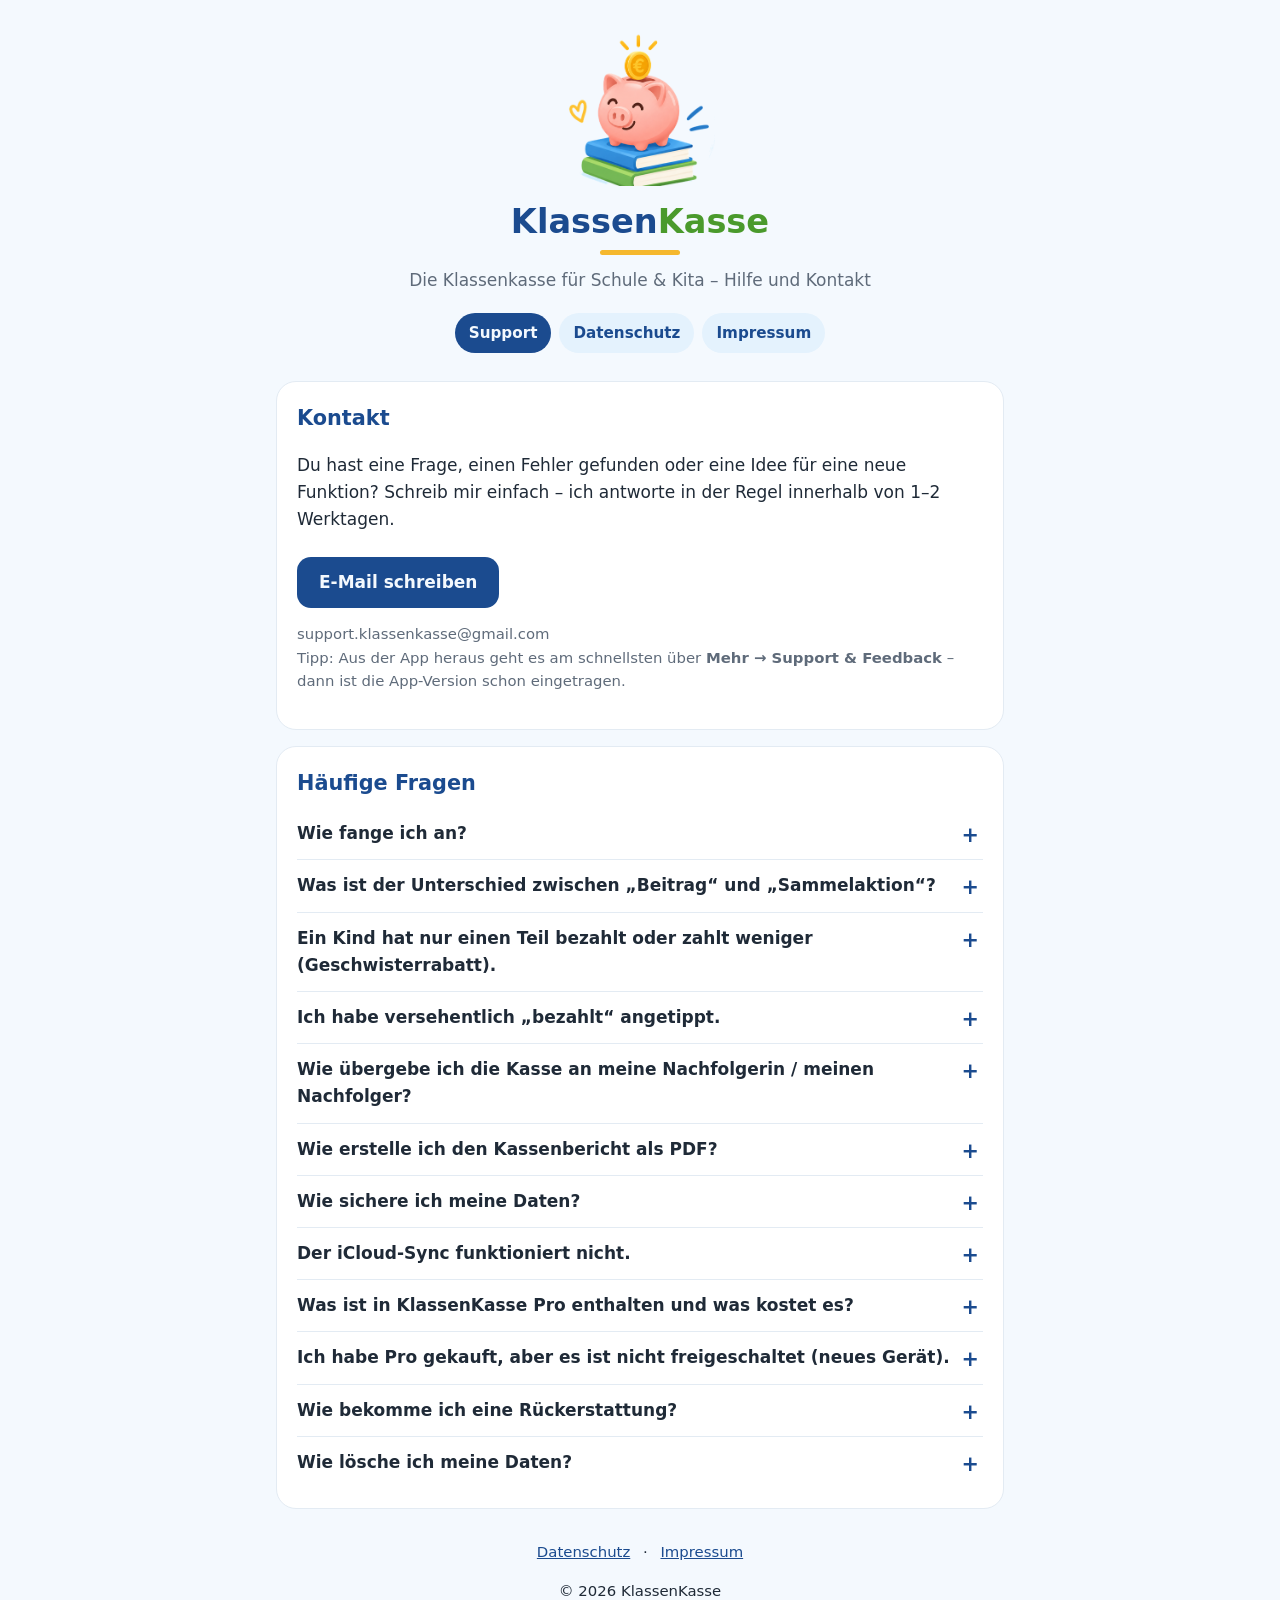
==== index.html @ 80aac3ee "Add files via upload" ====
<!DOCTYPE html>
<html lang="de">
<head>
  <meta charset="utf-8">
  <meta name="viewport" content="width=device-width, initial-scale=1">
  <title>KlassenKasse – Support</title>
  <meta name="description" content="Hilfe und Kontakt zur App KlassenKasse – die Klassenkasse für Schule und Kita.">
  <link rel="icon" href="icon.png">
  <link rel="apple-touch-icon" href="icon.png">
  <link rel="stylesheet" href="style.css">
</head>
<body>
<div class="wrap">
  <header>
    <img src="logo.png" alt="KlassenKasse Sparschwein">
    <h1><span class="a">Klassen</span><span class="b">Kasse</span></h1>
    <div class="underline"></div>
    <p class="lead">Die Klassenkasse für Schule &amp; Kita – Hilfe und Kontakt</p>
    <nav>
      <a href="index.html" aria-current="page">Support</a>
      <a href="datenschutz.html">Datenschutz</a>
      <a href="impressum.html">Impressum</a>
    </nav>
  </header>

  <section class="card">
    <h2>Kontakt</h2>
    <p>Du hast eine Frage, einen Fehler gefunden oder eine Idee für eine neue Funktion? Schreib mir einfach – ich antworte in der Regel innerhalb von 1–2 Werktagen.</p>
    <a class="button" href="mailto:support.klassenkasse@gmail.com?subject=KlassenKasse%20Support">E-Mail schreiben</a>
    <p class="muted">support.klassenkasse@gmail.com<br>
    Tipp: Aus der App heraus geht es am schnellsten über <strong>Mehr → Support &amp; Feedback</strong> – dann ist die App-Version schon eingetragen.</p>
  </section>

  <section class="card">
    <h2>Häufige Fragen</h2>

    <details>
      <summary>Wie fange ich an?</summary>
      <ol>
        <li>Lege eine Kasse an, z. B. „Klasse 3b“ – optional mit dem Geld, das schon in der Kasse ist.</li>
        <li>Füge unter <strong>Kinder</strong> die Namen hinzu. Mit „Klassenliste einfügen“ geht das für alle auf einmal (ein Name pro Zeile).</li>
        <li>Erstelle unter <strong>Sammlungen</strong> einen Beitrag, z. B. „Klassenkasse 1. Halbjahr – 15 € pro Kind“.</li>
        <li>Tippe ein Kind an, sobald es bezahlt hat. Fertig.</li>
      </ol>
    </details>

    <details>
      <summary>Was ist der Unterschied zwischen „Beitrag“ und „Sammelaktion“?</summary>
      <p>Ein <strong>Beitrag</strong> ist regelmäßiges Geld für die Klassenkasse (z. B. pro Halbjahr). Eine <strong>Sammelaktion</strong> ist für einen bestimmten Zweck, z. B. Ausflug, Klassenfahrt oder ein Geschenk. Beides funktioniert gleich – die Unterscheidung hilft nur bei der Übersicht.</p>
    </details>

    <details>
      <summary>Ein Kind hat nur einen Teil bezahlt oder zahlt weniger (Geschwisterrabatt).</summary>
      <p>Öffne die Sammlung und wische beim Kind nach links:</p>
      <ul>
        <li><strong>Teilbetrag</strong> – bucht eine Teilzahlung, der Rest bleibt offen.</li>
        <li><strong>Betrag</strong> – legt einen eigenen Betrag für dieses Kind fest. 0 € bedeutet „befreit“.</li>
      </ul>
      <p>Nach rechts wischen: <strong>Nimmt nicht teil</strong> (z. B. Kind fährt nicht mit auf den Ausflug).</p>
      <p class="muted">Auf Android findest du diese Optionen über das Menü ⋮ neben dem Namen.</p>
    </details>

    <details>
      <summary>Ich habe versehentlich „bezahlt“ angetippt.</summary>
      <p>Tippe das Kind in der Sammlung noch einmal an und bestätige „Zahlungen löschen“. Alternativ findest du die Zahlung unter <strong>Buchungen</strong> und kannst sie dort löschen.</p>
    </details>

    <details>
      <summary>Wie übergebe ich die Kasse an meine Nachfolgerin / meinen Nachfolger?</summary>
      <ol>
        <li>Gehe auf <strong>Mehr → Diese Kasse exportieren / übergeben</strong>.</li>
        <li>Schicke die Datei (<code>.klassenkasse</code>) per AirDrop, E-Mail oder Messenger.</li>
        <li>Die Empfängerin installiert KlassenKasse, tippt die Datei an und wählt „Mit KlassenKasse öffnen“ – oder in der App <strong>Mehr → Kasse importieren</strong>.</li>
      </ol>
      <p>Übernommen werden alle Kinder, Sammlungen, Buchungen und – falls ausgewählt – die Belegfotos. Das funktioniert auch zwischen iPhone und Android. Der Import ist immer kostenlos.</p>
    </details>

    <details>
      <summary>Wie erstelle ich den Kassenbericht als PDF?</summary>
      <p>Unter <strong>Mehr → Monats- &amp; Jahresübersicht</strong> wählst du Monat, Kalenderjahr oder Schuljahr (1. August bis 31. Juli). Das PDF enthält Anfangs- und Endbestand, alle Buchungen, Summen nach Kategorie, den Stand der Sammlungen, offene Beträge und eine Unterschriftszeile für die Kassenprüfung. Die PDF-Berichte sind Teil von KlassenKasse Pro.</p>
    </details>

    <details>
      <summary>Wie sichere ich meine Daten?</summary>
      <p><strong>Mehr → Komplettsicherung</strong> erstellt eine Datei mit allen Kassen. Speichere sie z. B. in der Dateien-App, in iCloud Drive oder schicke sie dir per Mail. Mit <strong>Kasse importieren</strong> kannst du sie jederzeit wiederherstellen.</p>
      <p>Mit KlassenKasse Pro kannst du auf dem iPhone zusätzlich den <strong>iCloud-Sync</strong> einschalten – dann ist die Kasse auf allen Geräten mit deiner Apple-ID aktuell.</p>
    </details>

    <details>
      <summary>Der iCloud-Sync funktioniert nicht.</summary>
      <ul>
        <li>Prüfe in den iPhone-Einstellungen, ob du mit deiner Apple-ID in iCloud angemeldet bist und iCloud Drive aktiv ist.</li>
        <li>Achte darauf, dass auf allen Geräten dieselbe Apple-ID verwendet wird.</li>
        <li>Öffne in der App <strong>Mehr → Synchronisierung</strong> und tippe auf „Jetzt“.</li>
        <li>Der iCloud-Sync ist nur zwischen Apple-Geräten möglich. Zwischen iPhone und Android nutze bitte Export/Import.</li>
      </ul>
    </details>

    <details>
      <summary>Was ist in KlassenKasse Pro enthalten und was kostet es?</summary>
      <p><strong>Kostenlos:</strong> eine Kasse mit allen Grundfunktionen – Kinder, Sammlungen, Buchungen, Belegfotos sowie Export, Import und Übergabe.</p>
      <p><strong>Pro</strong> ist ein <strong>Einmalkauf – kein Abo</strong>: PDF-Berichte, mehrere Kassen und (auf dem iPhone) iCloud-Sync. Den aktuellen Preis siehst du in der App.</p>
    </details>

    <details>
      <summary>Ich habe Pro gekauft, aber es ist nicht freigeschaltet (neues Gerät).</summary>
      <p>Öffne <strong>Mehr → KlassenKasse Pro</strong> und tippe auf <strong>Kauf wiederherstellen</strong>. Du musst mit derselben Apple-ID bzw. demselben Google-Konto angemeldet sein, mit dem du gekauft hast.</p>
    </details>

    <details>
      <summary>Wie bekomme ich eine Rückerstattung?</summary>
      <p>Käufe werden über Apple bzw. Google abgewickelt. Eine Erstattung kannst du direkt dort anfragen: bei Apple unter <a href="https://reportaproblem.apple.com">reportaproblem.apple.com</a>, bei Google Play in deinem Konto unter „Zahlungen und Abos“.</p>
    </details>

    <details>
      <summary>Wie lösche ich meine Daten?</summary>
      <p>Einzelne Kassen löschst du unter <strong>Mehr → Kasse bearbeiten → Kasse löschen</strong>. Wenn du die App deinstallierst, werden alle Daten auf dem Gerät gelöscht. Daten im iCloud-Sync entfernst du auf dem iPhone unter <em>Einstellungen → [dein Name] → iCloud → Speicher verwalten → KlassenKasse</em>.</p>
    </details>
  </section>

  <footer class="muted">
    <p>
      <a href="datenschutz.html">Datenschutz</a> ·
      <a href="impressum.html">Impressum</a>
    </p>
    <p>© 2026 KlassenKasse</p>
  </footer>
</div>
</body>
</html>
---- style.css ----
:root {
  --navy: #1B4B8F;
  --green: #4A9A2C;
  --yellow: #F5B82E;
  --coral: #D9594A;
  --sky: #E4F2FD;
  --bg: #F4F9FE;
  --card: #FFFFFF;
  --line: #E3EBF3;
  --text: #1F2A37;
  --muted: #5F6B7A;
}
@media (prefers-color-scheme: dark) {
  :root {
    --navy: #8DB6F2;
    --green: #7DCB5C;
    --yellow: #F7C94F;
    --coral: #F28C7A;
    --sky: #1C2E45;
    --bg: #0E1520;
    --card: #182233;
    --line: #2A3747;
    --text: #E8EEF5;
    --muted: #9AA8B8;
  }
}
* { box-sizing: border-box; }
html { -webkit-text-size-adjust: 100%; }
body {
  margin: 0;
  background: var(--bg);
  color: var(--text);
  font-family: ui-rounded, "SF Pro Rounded", system-ui, -apple-system, "Segoe UI", Roboto, sans-serif;
  line-height: 1.6;
  font-size: 17px;
}
.wrap { max-width: 760px; margin: 0 auto; padding: 32px 16px 48px; }
header { text-align: center; margin-bottom: 28px; }
header img { width: 150px; height: auto; }
h1 { font-size: 2.1rem; margin: 8px 0 4px; line-height: 1.2; }
h1 .a { color: var(--navy); }
h1 .b { color: var(--green); }
.underline { width: 80px; height: 5px; border-radius: 3px; background: var(--yellow); margin: 8px auto 12px; }
.lead { color: var(--muted); margin: 0; }
nav { display: flex; gap: 8px; justify-content: center; flex-wrap: wrap; margin-top: 18px; }
nav a {
  text-decoration: none; color: var(--navy); font-weight: 600; font-size: 0.95rem;
  padding: 8px 14px; border-radius: 999px; background: var(--sky);
}
nav a[aria-current="page"] { background: var(--navy); color: var(--bg); }
.card {
  background: var(--card); border: 1px solid var(--line); border-radius: 20px;
  padding: 20px; margin: 16px 0;
}
h2 { color: var(--navy); font-size: 1.3rem; margin: 0 0 8px; }
h3 { font-size: 1.05rem; margin: 18px 0 4px; }
p, li { color: var(--text); }
.muted { color: var(--muted); font-size: 0.93rem; }
a { color: var(--navy); }
.button {
  display: inline-block; text-decoration: none; background: var(--navy); color: var(--bg);
  font-weight: 700; padding: 12px 22px; border-radius: 14px; margin-top: 6px;
}
details { border-top: 1px solid var(--line); padding: 12px 0; }
details:first-of-type { border-top: 0; }
summary { cursor: pointer; font-weight: 600; list-style: none; position: relative; padding-right: 28px; }
summary::-webkit-details-marker { display: none; }
summary::after { content: "+"; position: absolute; right: 4px; top: -1px; color: var(--navy); font-size: 1.3rem; }
details[open] summary::after { content: "–"; }
details p, details ol, details ul { margin: 8px 0 0; }
ol, ul { padding-left: 22px; }
footer { text-align: center; margin-top: 32px; }
footer a { margin: 0 8px; }
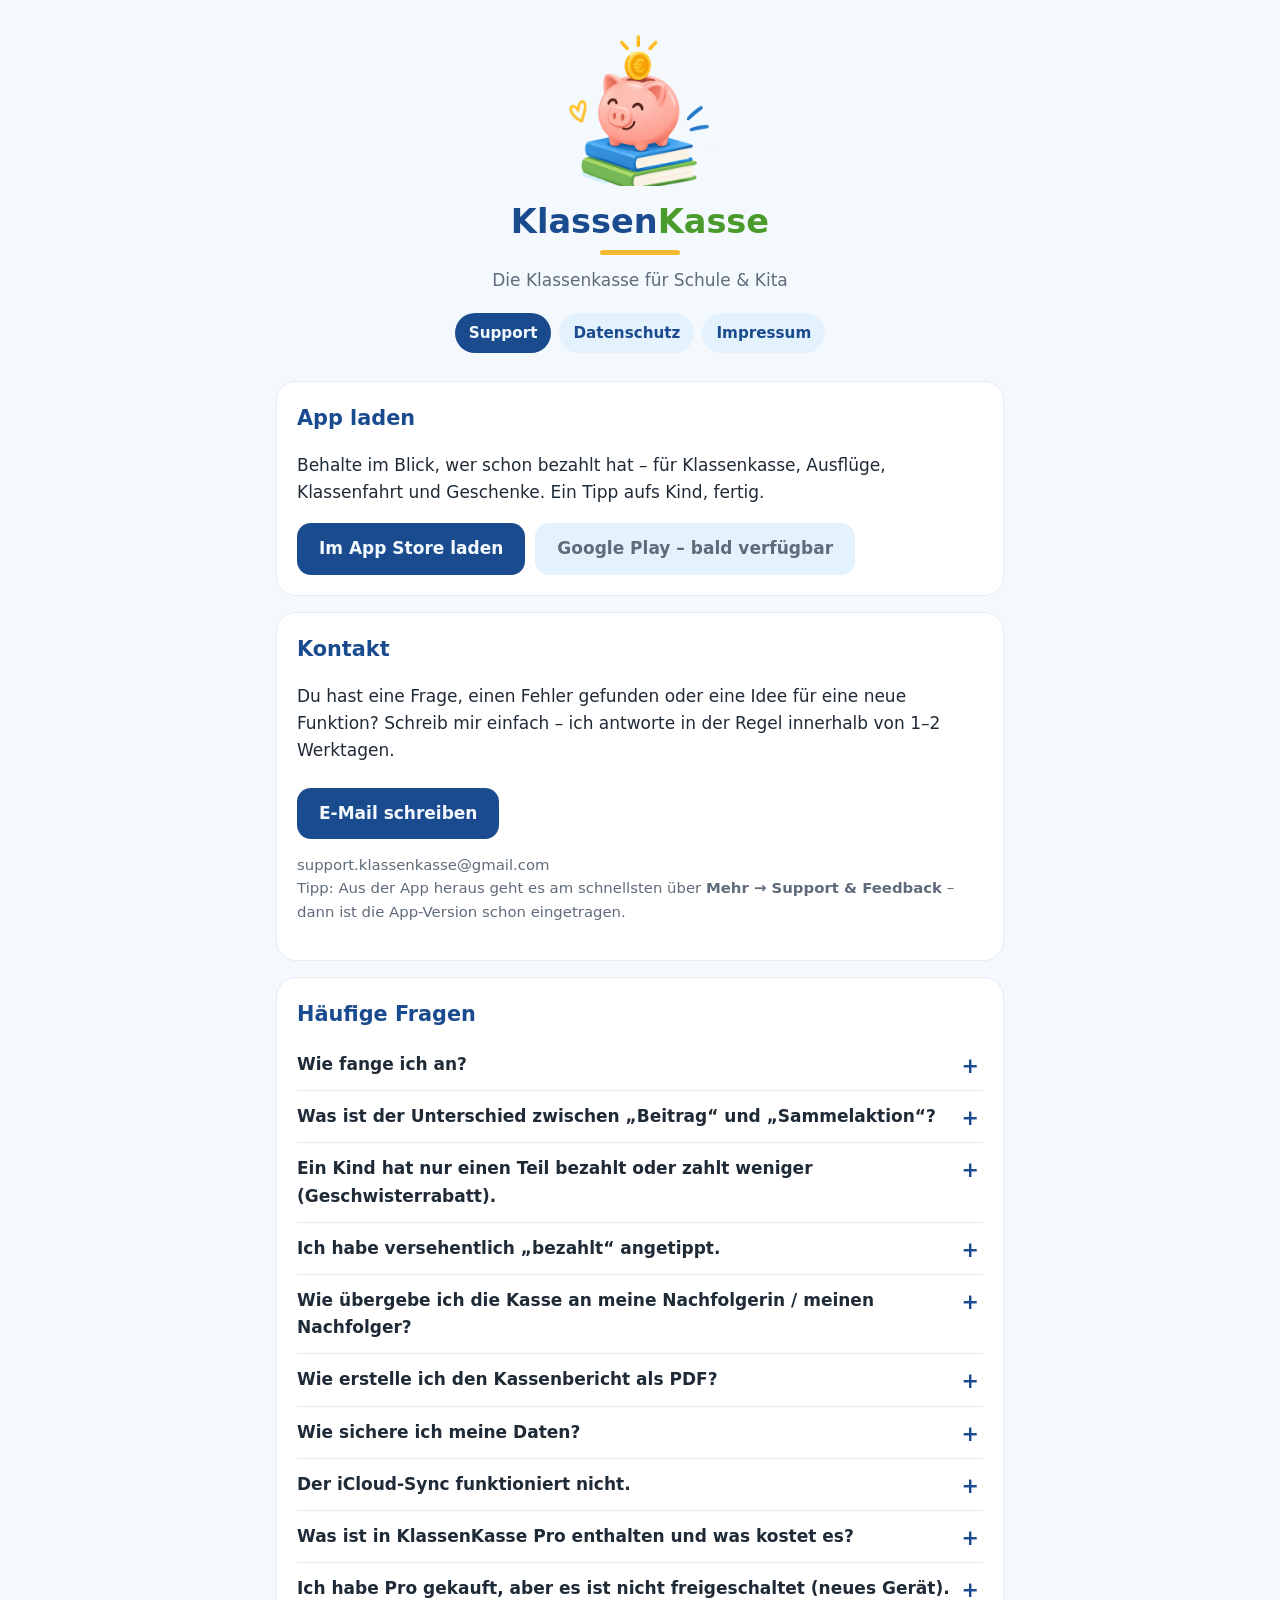
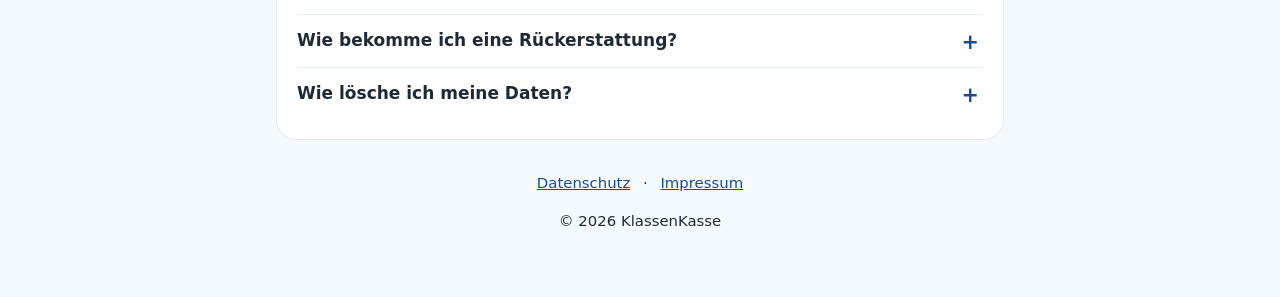
==== commit eff8ee56: "Startseite: Bereich „App laden“ mit App-Store-Link, Google Play folgt Co-Authored-By: Claude Opus 5." ====
--- a/index.html
+++ b/index.html
@@ -3,8 +3,8 @@
 <head>
   <meta charset="utf-8">
   <meta name="viewport" content="width=device-width, initial-scale=1">
-  <title>KlassenKasse – Support</title>
-  <meta name="description" content="Hilfe und Kontakt zur App KlassenKasse – die Klassenkasse für Schule und Kita.">
+  <title>KlassenKasse – Die Klassenkasse für Schule &amp; Kita</title>
+  <meta name="description" content="KlassenKasse – die App für die Klassenkasse in Schule und Kita. Jetzt im App Store laden. Mit Hilfe und Kontakt.">
   <link rel="icon" href="icon.png">
   <link rel="apple-touch-icon" href="icon.png">
   <link rel="stylesheet" href="style.css">
@@ -15,13 +15,22 @@
     <img src="logo.png" alt="KlassenKasse Sparschwein">
     <h1><span class="a">Klassen</span><span class="b">Kasse</span></h1>
     <div class="underline"></div>
-    <p class="lead">Die Klassenkasse für Schule &amp; Kita – Hilfe und Kontakt</p>
+    <p class="lead">Die Klassenkasse für Schule &amp; Kita</p>
     <nav>
       <a href="index.html" aria-current="page">Support</a>
       <a href="datenschutz.html">Datenschutz</a>
       <a href="impressum.html">Impressum</a>
     </nav>
   </header>
+
+  <section class="card download">
+    <h2>App laden</h2>
+    <p>Behalte im Blick, wer schon bezahlt hat – für Klassenkasse, Ausflüge, Klassenfahrt und Geschenke. Ein Tipp aufs Kind, fertig.</p>
+    <div class="stores">
+      <a class="button store" href="https://apps.apple.com/de/app/klassenkasse-eltern-lehrer/id6815326031">Im App Store laden</a>
+      <span class="button store soon" aria-disabled="true">Google Play – bald verfügbar</span>
+    </div>
+  </section>
 
   <section class="card">
     <h2>Kontakt</h2>
--- a/style.css
+++ b/style.css
@@ -71,3 +71,6 @@
 ol, ul { padding-left: 22px; }
 footer { text-align: center; margin-top: 32px; }
 footer a { margin: 0 8px; }
+.stores { display: flex; gap: 10px; flex-wrap: wrap; }
+.stores .store { margin-top: 0; }
+.store.soon { background: var(--sky); color: var(--muted); cursor: default; }
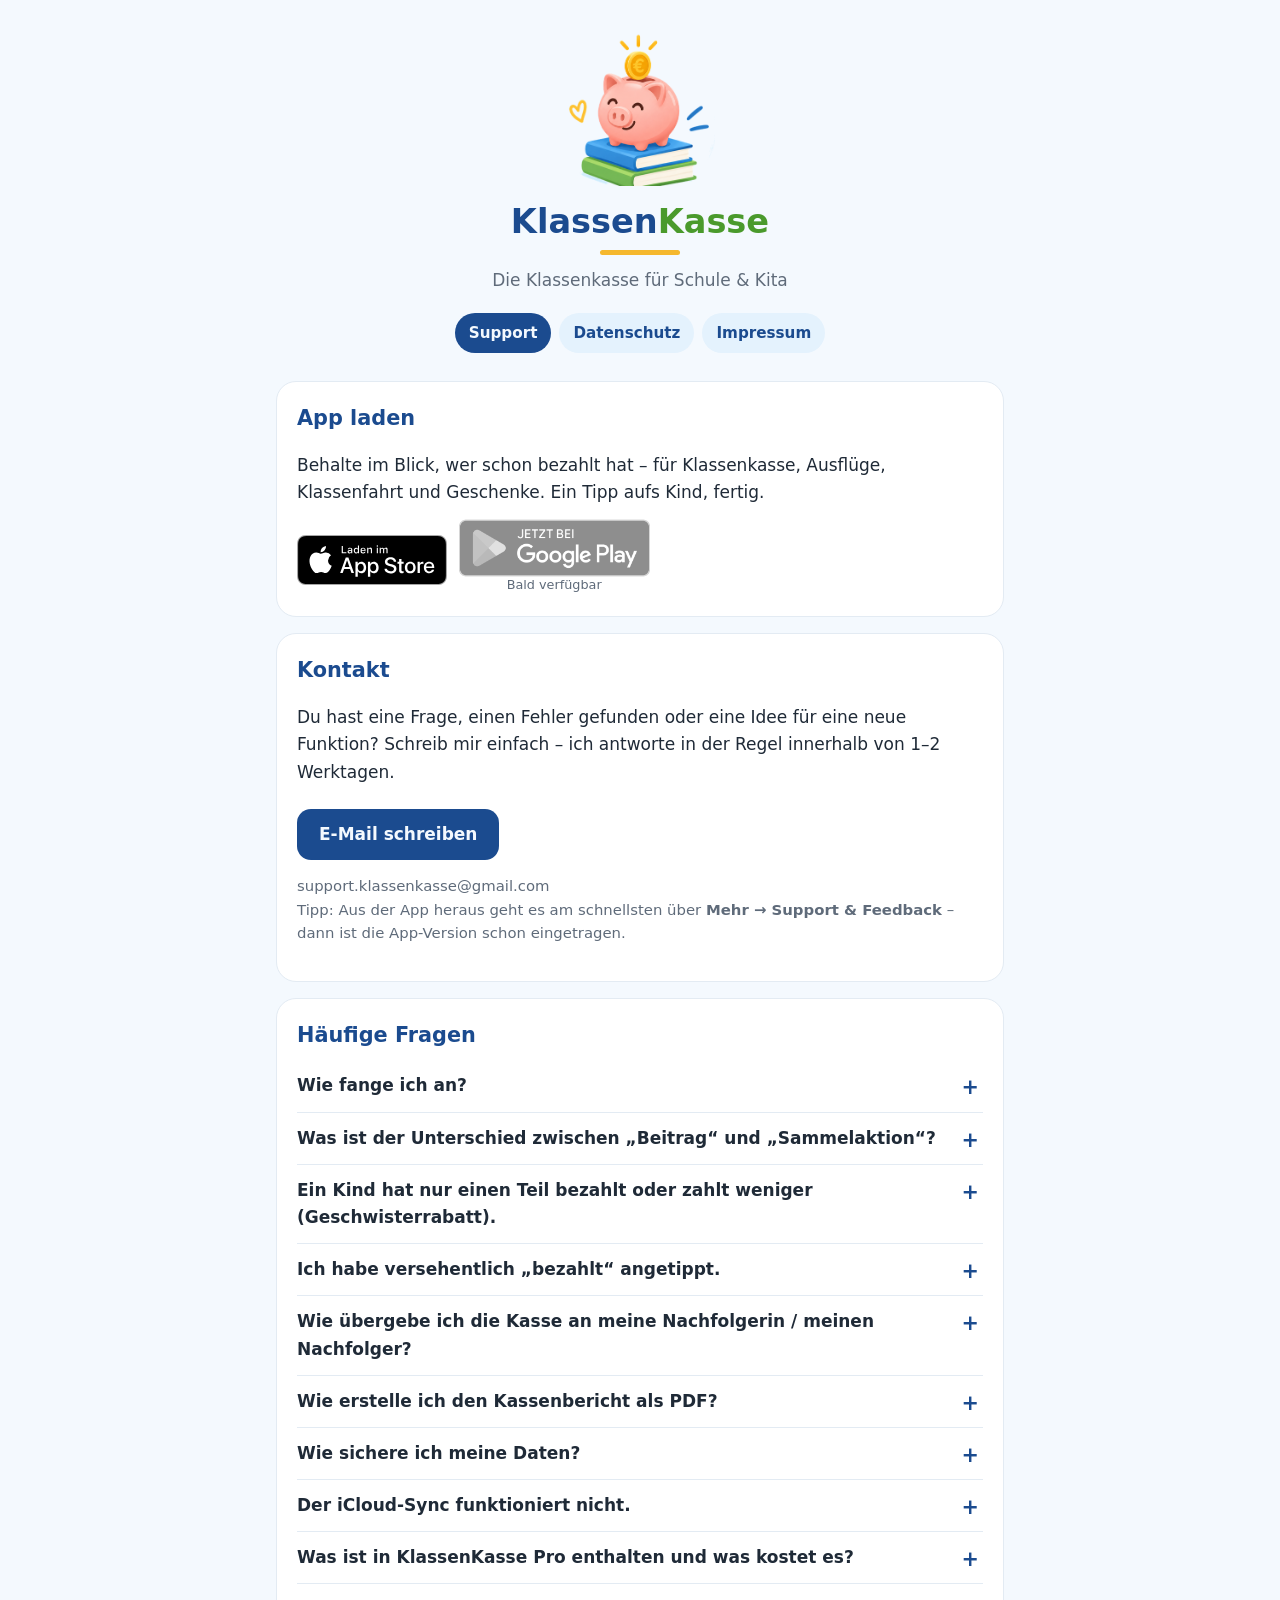
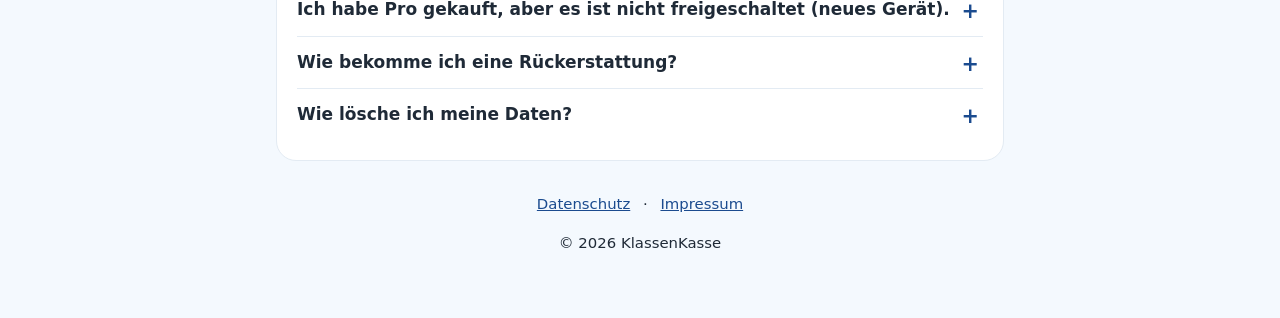
==== commit 0e92d29c: "Offizielle Abzeichen für App Store und Google Play (Google ausgegraut, bald verfügbar) Co-Authored-B" ====
--- a/index.html
+++ b/index.html
@@ -27,8 +27,8 @@
     <h2>App laden</h2>
     <p>Behalte im Blick, wer schon bezahlt hat – für Klassenkasse, Ausflüge, Klassenfahrt und Geschenke. Ein Tipp aufs Kind, fertig.</p>
     <div class="stores">
-      <a class="button store" href="https://apps.apple.com/de/app/klassenkasse-eltern-lehrer/id6815326031">Im App Store laden</a>
-      <span class="button store soon" aria-disabled="true">Google Play – bald verfügbar</span>
+      <a href="https://apps.apple.com/de/app/klassenkasse-eltern-lehrer/id6815326031"><img class="badge-apple" src="appstore-badge.svg" alt="Laden im App Store"></a>
+      <span class="soon"><img class="badge-google" src="googleplay-badge.png" alt="Jetzt bei Google Play – bald verfügbar"><small>Bald verfügbar</small></span>
     </div>
   </section>
 
--- a/style.css
+++ b/style.css
@@ -71,6 +71,11 @@
 ol, ul { padding-left: 22px; }
 footer { text-align: center; margin-top: 32px; }
 footer a { margin: 0 8px; }
-.stores { display: flex; gap: 10px; flex-wrap: wrap; }
-.stores .store { margin-top: 0; }
-.store.soon { background: var(--sky); color: var(--muted); cursor: default; }
+.stores { display: flex; gap: 12px; flex-wrap: wrap; align-items: center; margin-top: 8px; }
+.stores a, .stores .soon { display: flex; flex-direction: column; align-items: center; }
+.badge-apple { height: 50px; width: auto; display: block; }
+/* Google-Abzeichen hat eigenen transparenten Rand, deshalb größer */
+.badge-google { height: 74px; width: auto; display: block; margin: -12px 0; }
+.soon { position: relative; }
+.soon img { filter: grayscale(1); opacity: 0.45; }
+.soon small { color: var(--muted); font-size: 0.8rem; margin-top: 2px; }
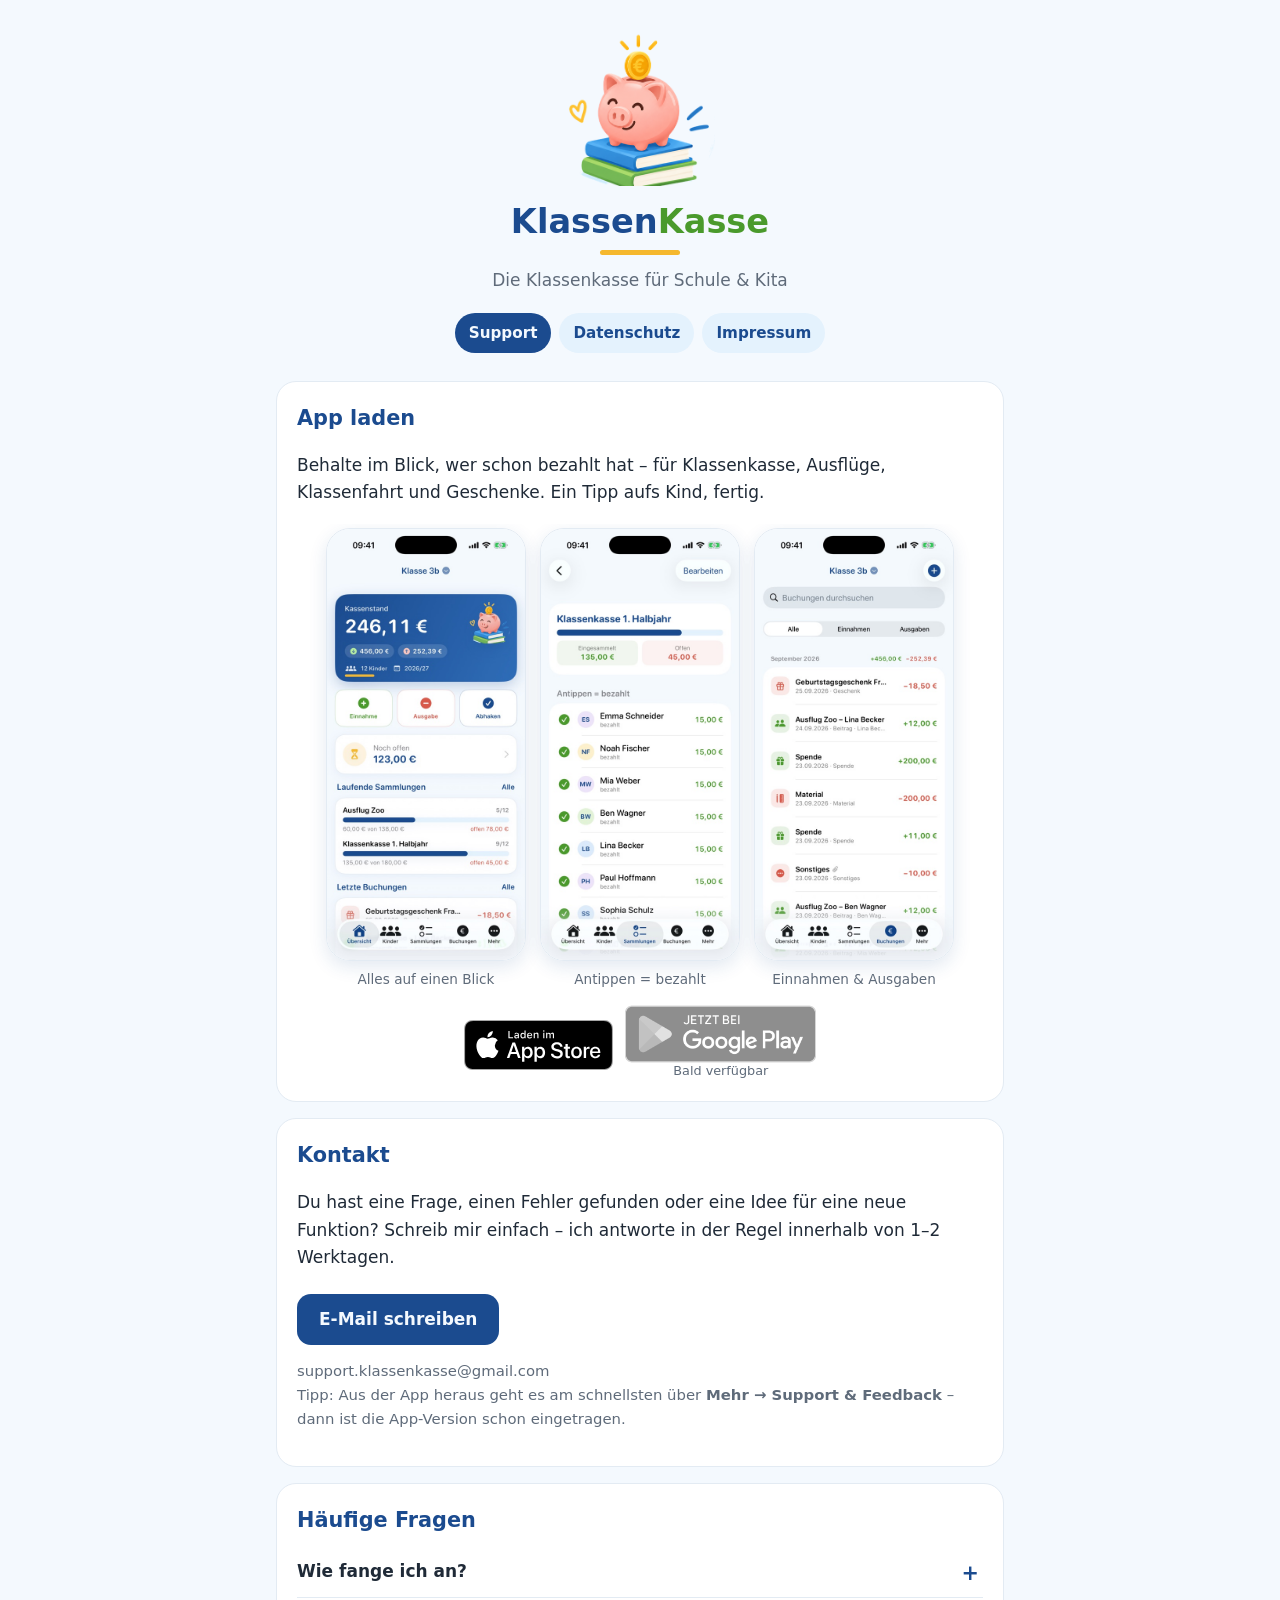
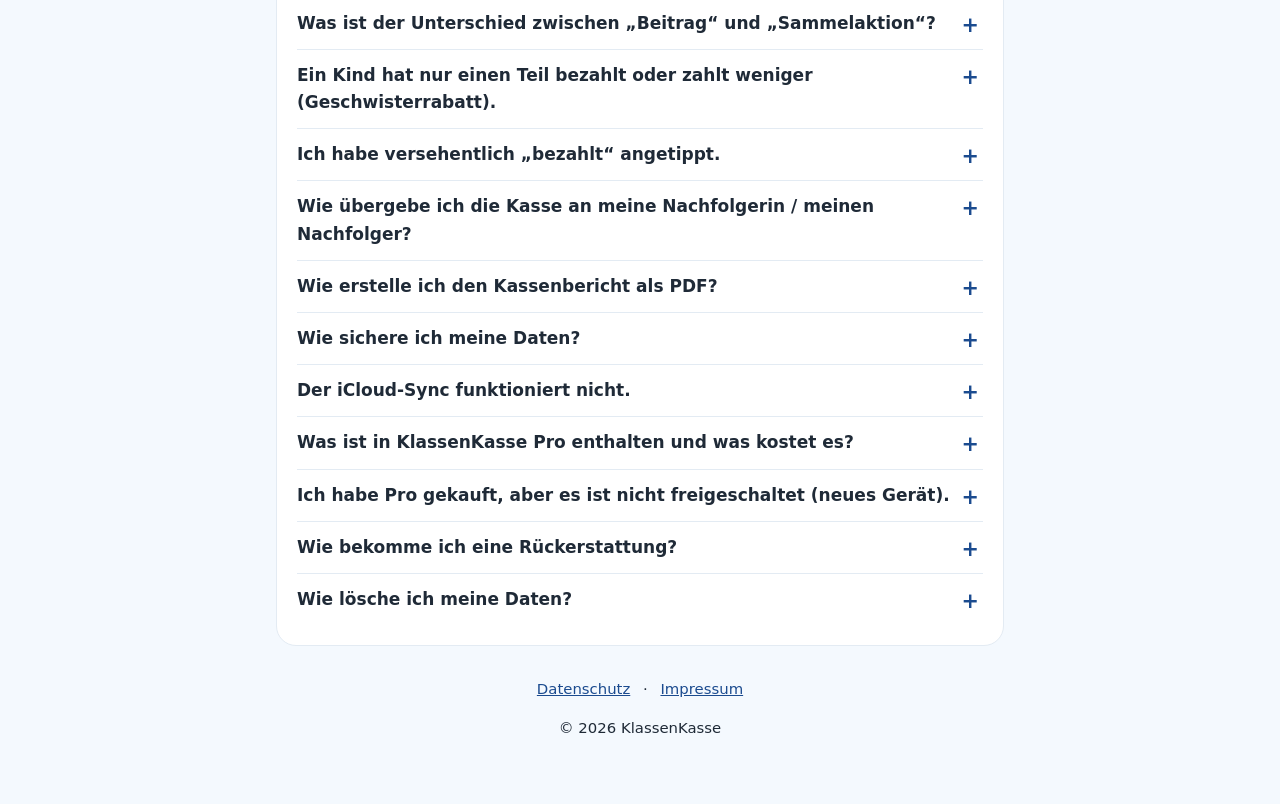
==== commit 1dc5afc4: "Startseite: drei App-Screenshots im Bereich „App laden“ Co-Authored-By: Claude Opus 5.5 <noreply@ant" ====
--- a/index.html
+++ b/index.html
@@ -26,6 +26,11 @@
   <section class="card download">
     <h2>App laden</h2>
     <p>Behalte im Blick, wer schon bezahlt hat – für Klassenkasse, Ausflüge, Klassenfahrt und Geschenke. Ein Tipp aufs Kind, fertig.</p>
+    <div class="shots">
+      <figure><img src="screenshots/uebersicht.jpg" alt="Übersicht mit Kassenstand, offenen Beträgen und laufenden Sammlungen" loading="lazy" width="506" height="1100"><figcaption>Alles auf einen Blick</figcaption></figure>
+      <figure><img src="screenshots/sammlung.jpg" alt="Sammlung mit Kinderliste – antippen heißt bezahlt" loading="lazy" width="506" height="1100"><figcaption>Antippen = bezahlt</figcaption></figure>
+      <figure><img src="screenshots/buchungen.jpg" alt="Liste der Einnahmen und Ausgaben" loading="lazy" width="506" height="1100"><figcaption>Einnahmen &amp; Ausgaben</figcaption></figure>
+    </div>
     <div class="stores">
       <a href="https://apps.apple.com/de/app/klassenkasse-eltern-lehrer/id6815326031"><img class="badge-apple" src="appstore-badge.svg" alt="Laden im App Store"></a>
       <span class="soon"><img class="badge-google" src="googleplay-badge.png" alt="Jetzt bei Google Play – bald verfügbar"><small>Bald verfügbar</small></span>
--- a/style.css
+++ b/style.css
@@ -71,7 +71,7 @@
 ol, ul { padding-left: 22px; }
 footer { text-align: center; margin-top: 32px; }
 footer a { margin: 0 8px; }
-.stores { display: flex; gap: 12px; flex-wrap: wrap; align-items: center; margin-top: 8px; }
+.stores { display: flex; gap: 12px; flex-wrap: wrap; align-items: center; justify-content: center; margin-top: 8px; }
 .stores a, .stores .soon { display: flex; flex-direction: column; align-items: center; }
 .badge-apple { height: 50px; width: auto; display: block; }
 /* Google-Abzeichen hat eigenen transparenten Rand, deshalb größer */
@@ -79,3 +79,9 @@
 .soon { position: relative; }
 .soon img { filter: grayscale(1); opacity: 0.45; }
 .soon small { color: var(--muted); font-size: 0.8rem; margin-top: 2px; }
+/* Screenshots: nebeneinander, auf schmalen Bildschirmen seitlich wischbar */
+.shots { display: flex; gap: 14px; justify-content: center; margin: 18px 0 10px; overflow-x: auto; scroll-snap-type: x mandatory; padding: 4px 4px 8px; }
+.shots figure { margin: 0; flex: 0 0 auto; width: 200px; scroll-snap-align: center; text-align: center; }
+.shots img { width: 100%; height: auto; display: block; border-radius: 24px; border: 1px solid var(--line); box-shadow: 0 6px 18px rgba(27, 75, 143, 0.12); }
+.shots figcaption { color: var(--muted); font-size: 0.85rem; margin-top: 8px; }
+@media (max-width: 680px) { .shots { justify-content: flex-start; } .shots figure { width: 62%; } }
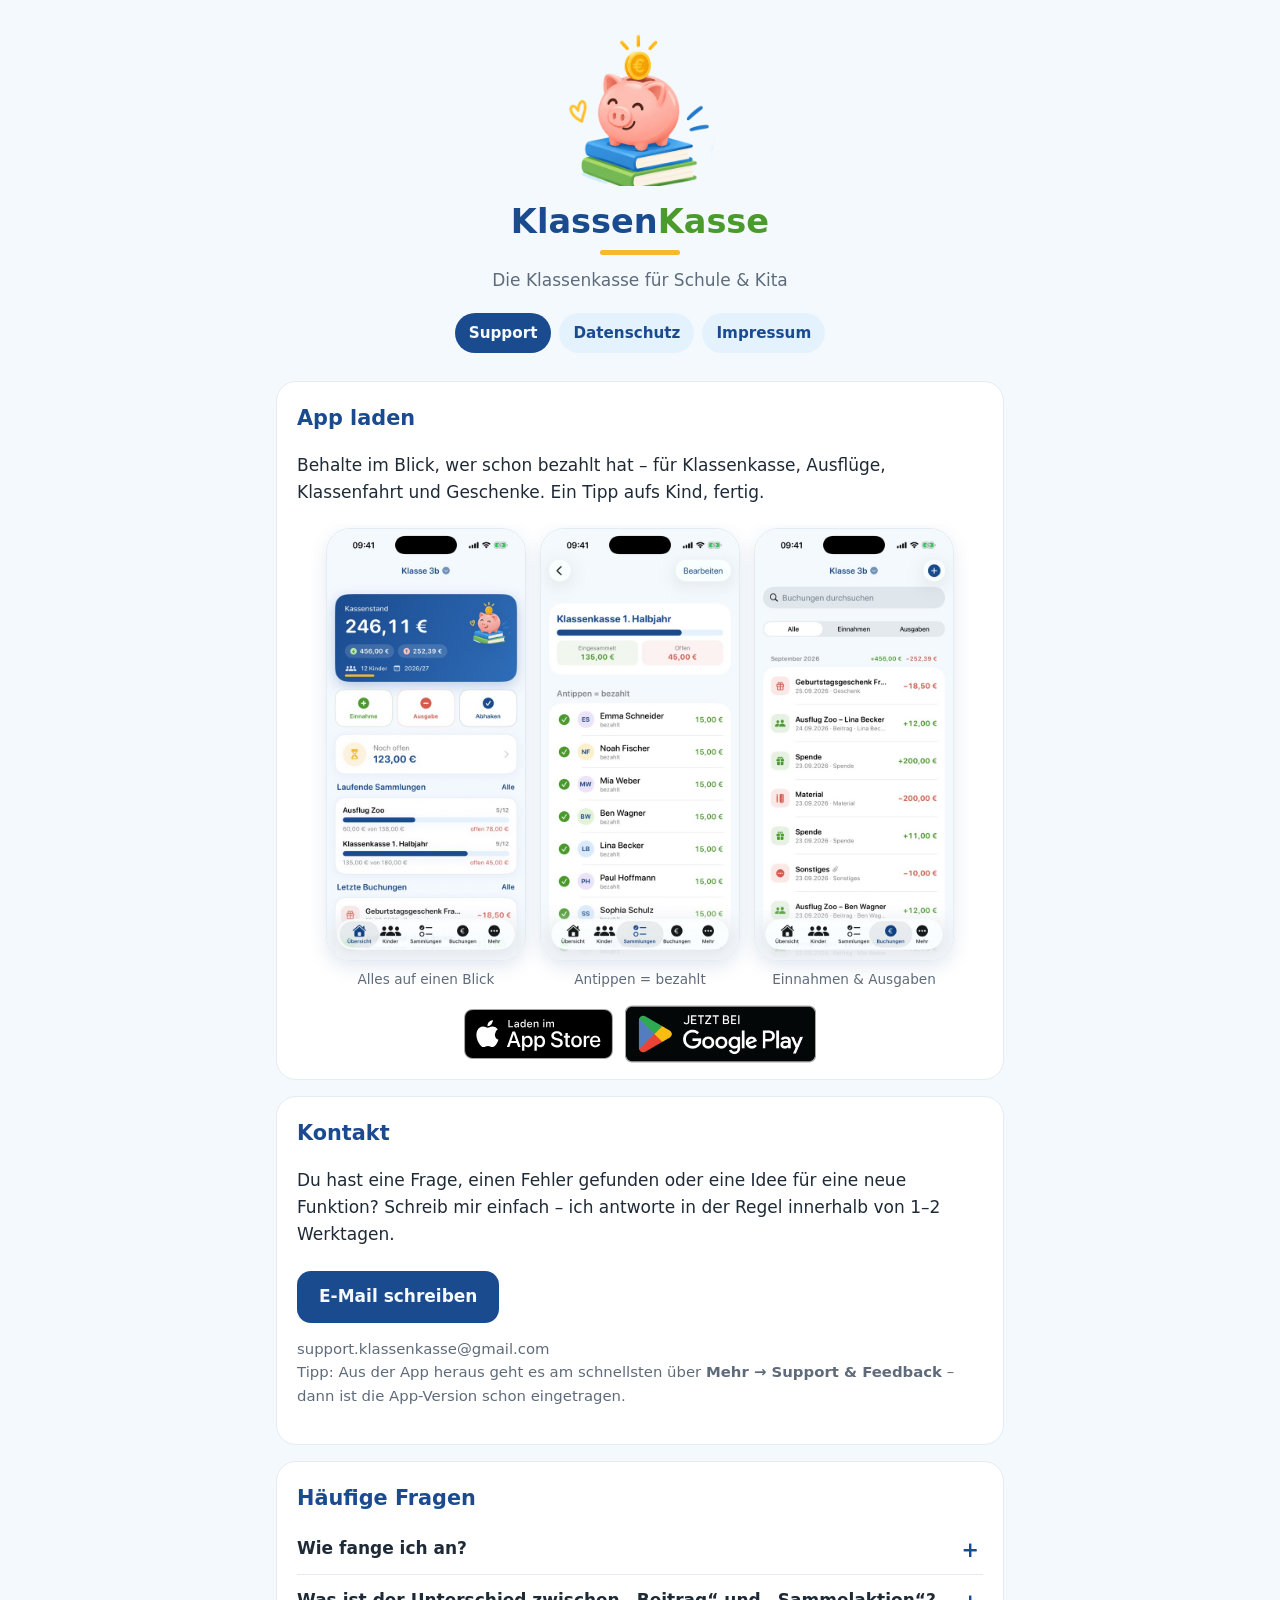
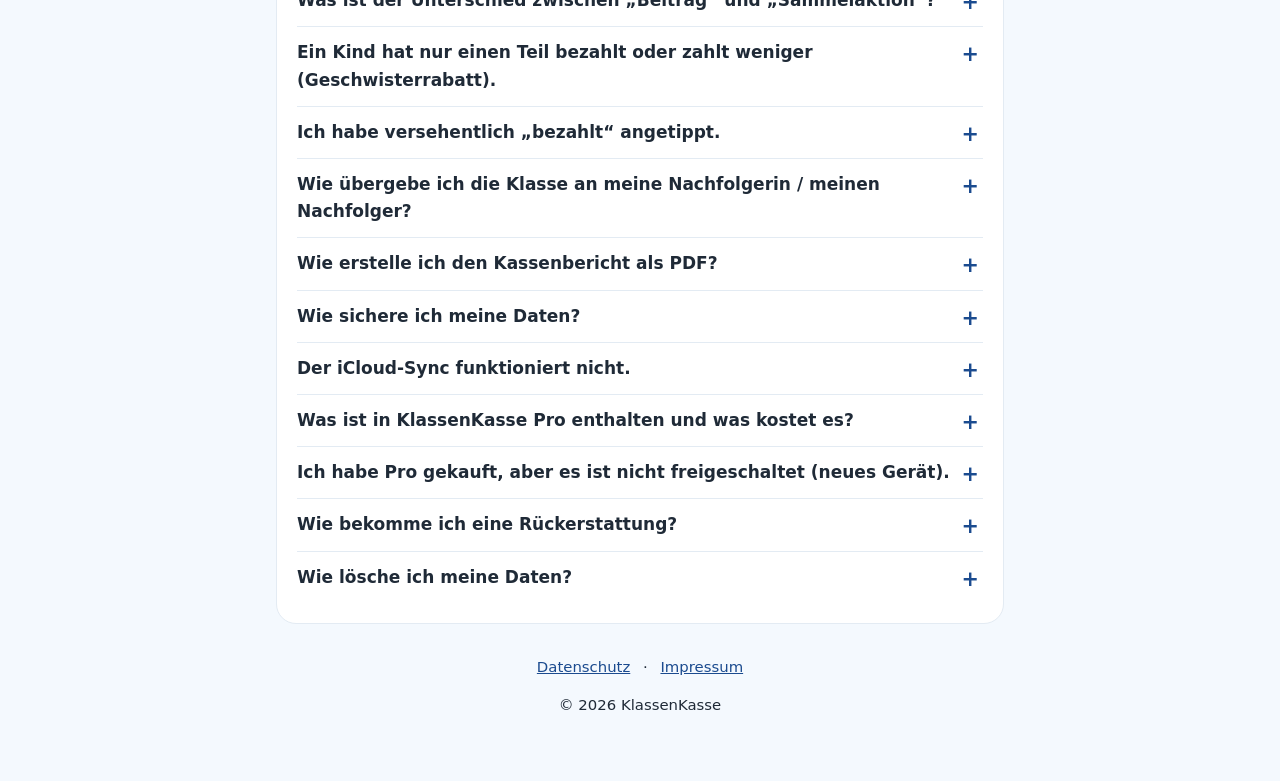
==== commit 9308f3c3: "Google Play freigeschaltet: Abzeichen aktiv und verlinkt; FAQ auf „Klasse“ und neue Kaufoptionen umg" ====
--- a/index.html
+++ b/index.html
@@ -4,7 +4,7 @@
   <meta charset="utf-8">
   <meta name="viewport" content="width=device-width, initial-scale=1">
   <title>KlassenKasse – Die Klassenkasse für Schule &amp; Kita</title>
-  <meta name="description" content="KlassenKasse – die App für die Klassenkasse in Schule und Kita. Jetzt im App Store laden. Mit Hilfe und Kontakt.">
+  <meta name="description" content="KlassenKasse – die App für die Klassenkasse in Schule und Kita. Jetzt im App Store und bei Google Play laden. Mit Hilfe und Kontakt.">
   <link rel="icon" href="icon.png">
   <link rel="apple-touch-icon" href="icon.png">
   <link rel="stylesheet" href="style.css">
@@ -33,7 +33,7 @@
     </div>
     <div class="stores">
       <a href="https://apps.apple.com/de/app/klassenkasse-eltern-lehrer/id6815326031"><img class="badge-apple" src="appstore-badge.svg" alt="Laden im App Store"></a>
-      <span class="soon"><img class="badge-google" src="googleplay-badge.png" alt="Jetzt bei Google Play – bald verfügbar"><small>Bald verfügbar</small></span>
+      <a href="https://play.google.com/store/apps/details?id=com.benjaminschuehler.klassenkasse"><img class="badge-google" src="googleplay-badge.png" alt="Jetzt bei Google Play"></a>
     </div>
   </section>
 
@@ -51,7 +51,7 @@
     <details>
       <summary>Wie fange ich an?</summary>
       <ol>
-        <li>Lege eine Kasse an, z. B. „Klasse 3b“ – optional mit dem Geld, das schon in der Kasse ist.</li>
+        <li>Lege eine Klasse an, z. B. „Klasse 3b“ – optional mit dem Geld, das schon in der Kasse ist.</li>
         <li>Füge unter <strong>Kinder</strong> die Namen hinzu. Mit „Klassenliste einfügen“ geht das für alle auf einmal (ein Name pro Zeile).</li>
         <li>Erstelle unter <strong>Sammlungen</strong> einen Beitrag, z. B. „Klassenkasse 1. Halbjahr – 15 € pro Kind“.</li>
         <li>Tippe ein Kind an, sobald es bezahlt hat. Fertig.</li>
@@ -80,11 +80,11 @@
     </details>
 
     <details>
-      <summary>Wie übergebe ich die Kasse an meine Nachfolgerin / meinen Nachfolger?</summary>
+      <summary>Wie übergebe ich die Klasse an meine Nachfolgerin / meinen Nachfolger?</summary>
       <ol>
-        <li>Gehe auf <strong>Mehr → Diese Kasse exportieren / übergeben</strong>.</li>
+        <li>Gehe auf <strong>Mehr → Diese Klasse exportieren / übergeben</strong>.</li>
         <li>Schicke die Datei (<code>.klassenkasse</code>) per AirDrop, E-Mail oder Messenger.</li>
-        <li>Die Empfängerin installiert KlassenKasse, tippt die Datei an und wählt „Mit KlassenKasse öffnen“ – oder in der App <strong>Mehr → Kasse importieren</strong>.</li>
+        <li>Die Empfängerin installiert KlassenKasse, tippt die Datei an und wählt „Mit KlassenKasse öffnen“ – oder in der App <strong>Mehr → Klasse importieren</strong>.</li>
       </ol>
       <p>Übernommen werden alle Kinder, Sammlungen, Buchungen und – falls ausgewählt – die Belegfotos. Das funktioniert auch zwischen iPhone und Android. Der Import ist immer kostenlos.</p>
     </details>
@@ -96,7 +96,7 @@
 
     <details>
       <summary>Wie sichere ich meine Daten?</summary>
-      <p><strong>Mehr → Komplettsicherung</strong> erstellt eine Datei mit allen Kassen. Speichere sie z. B. in der Dateien-App, in iCloud Drive oder schicke sie dir per Mail. Mit <strong>Kasse importieren</strong> kannst du sie jederzeit wiederherstellen.</p>
+      <p><strong>Mehr → Komplettsicherung (alle Klassen)</strong> erstellt eine Datei mit allen Klassen. Speichere sie z. B. in der Dateien-App, in iCloud Drive oder schicke sie dir per Mail. Mit <strong>Klasse importieren</strong> kannst du sie jederzeit wiederherstellen.</p>
       <p>Mit KlassenKasse Pro kannst du auf dem iPhone zusätzlich den <strong>iCloud-Sync</strong> einschalten – dann ist die Kasse auf allen Geräten mit deiner Apple-ID aktuell.</p>
     </details>
 
@@ -112,8 +112,8 @@
 
     <details>
       <summary>Was ist in KlassenKasse Pro enthalten und was kostet es?</summary>
-      <p><strong>Kostenlos:</strong> eine Kasse mit allen Grundfunktionen – Kinder, Sammlungen, Buchungen, Belegfotos sowie Export, Import und Übergabe.</p>
-      <p><strong>Pro</strong> ist ein <strong>Einmalkauf – kein Abo</strong>: PDF-Berichte, mehrere Kassen und (auf dem iPhone) iCloud-Sync. Den aktuellen Preis siehst du in der App.</p>
+      <p><strong>Kostenlos zum Testen:</strong> alle Funktionen für die ersten 10 Buchungen (Abhaken zählt mit). Export, Import und Übergabe sind immer kostenlos.</p>
+      <p><strong>Pro</strong> ist ein <strong>Einmalkauf – kein Abo</strong>: unbegrenzt Buchungen, PDF-Berichte und (auf dem iPhone) iCloud-Sync. Weitere Klassen gibt es einzeln, als Paket „+5 weitere Klassen“ oder als „Unbegrenzte Klassen“ – ebenfalls ohne Abo. Die aktuellen Preise siehst du in der App.</p>
     </details>
 
     <details>
@@ -128,7 +128,7 @@
 
     <details>
       <summary>Wie lösche ich meine Daten?</summary>
-      <p>Einzelne Kassen löschst du unter <strong>Mehr → Kasse bearbeiten → Kasse löschen</strong>. Wenn du die App deinstallierst, werden alle Daten auf dem Gerät gelöscht. Daten im iCloud-Sync entfernst du auf dem iPhone unter <em>Einstellungen → [dein Name] → iCloud → Speicher verwalten → KlassenKasse</em>.</p>
+      <p>Einzelne Klassen löschst du unter <strong>Mehr → Klasse bearbeiten → Klasse löschen</strong>. Wenn du die App deinstallierst, werden alle Daten auf dem Gerät gelöscht. Daten im iCloud-Sync entfernst du auf dem iPhone unter <em>Einstellungen → [dein Name] → iCloud → Speicher verwalten → KlassenKasse</em>.</p>
     </details>
   </section>
 
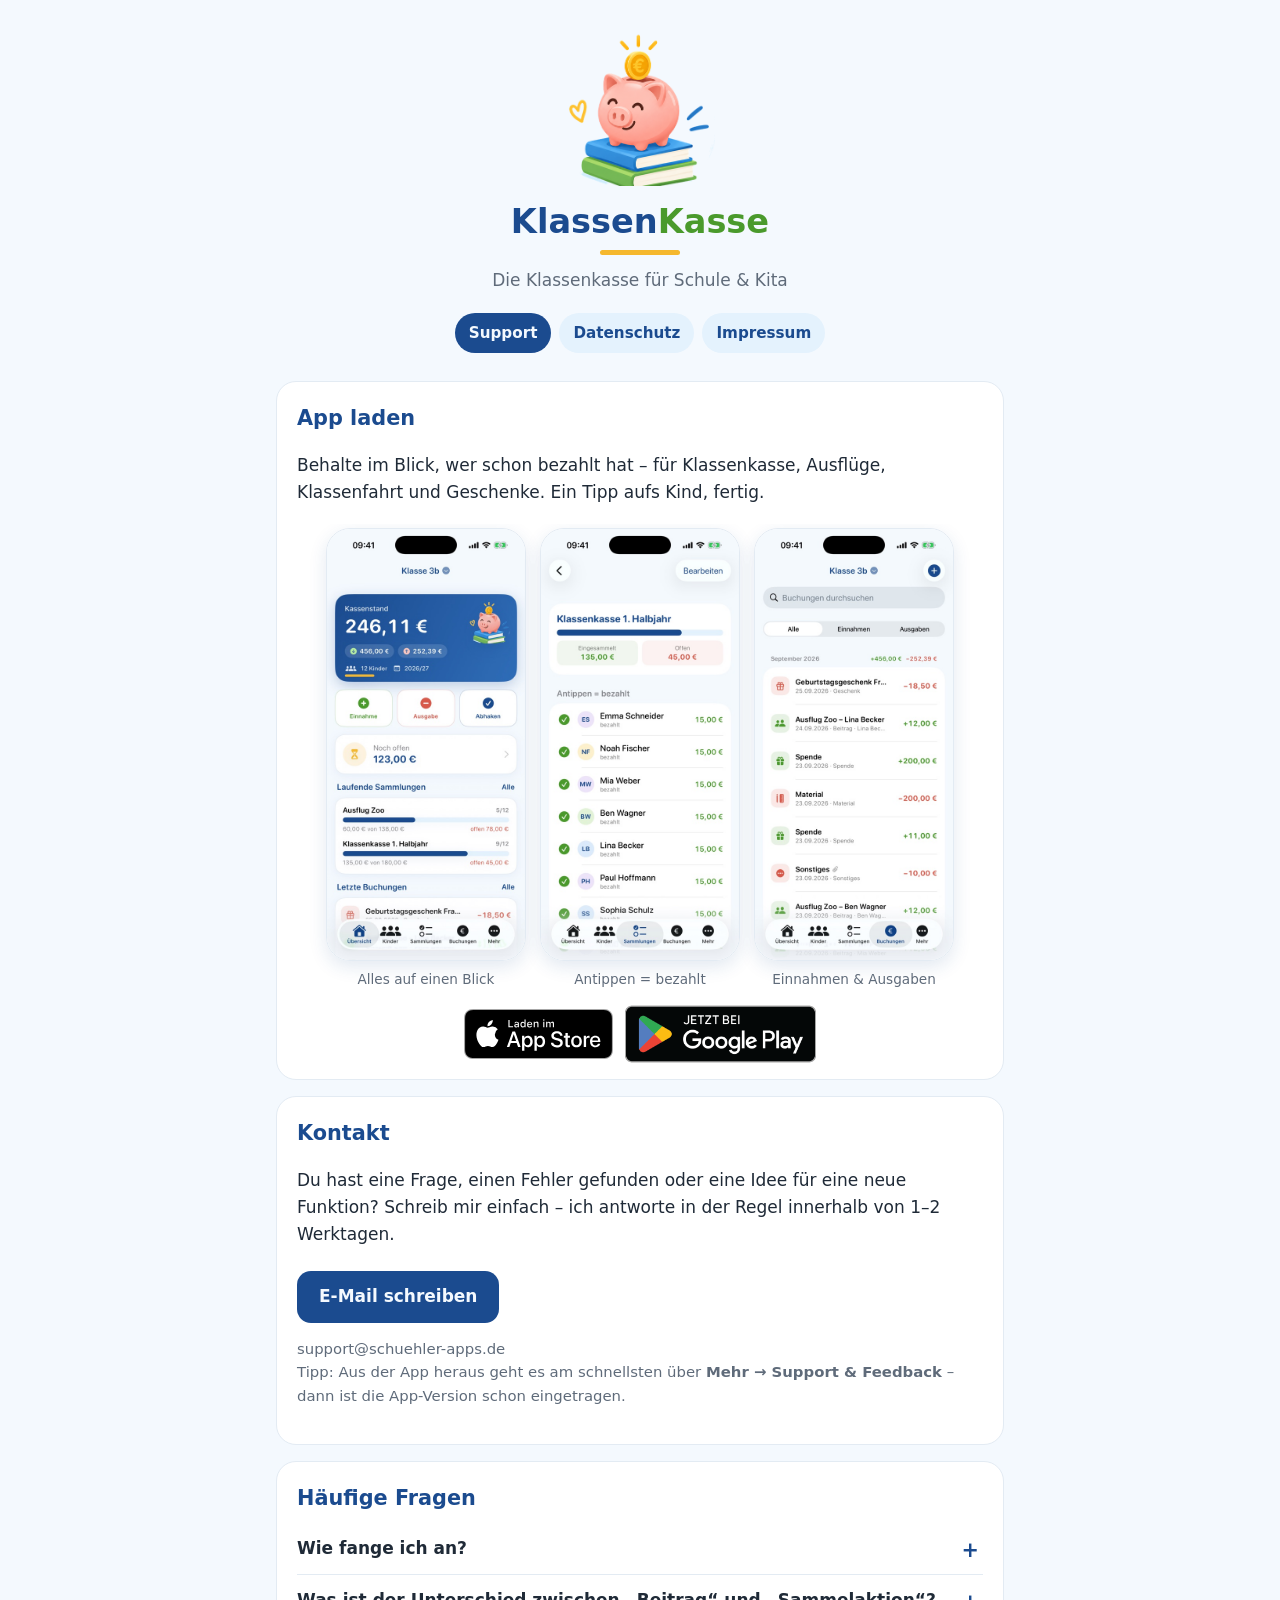
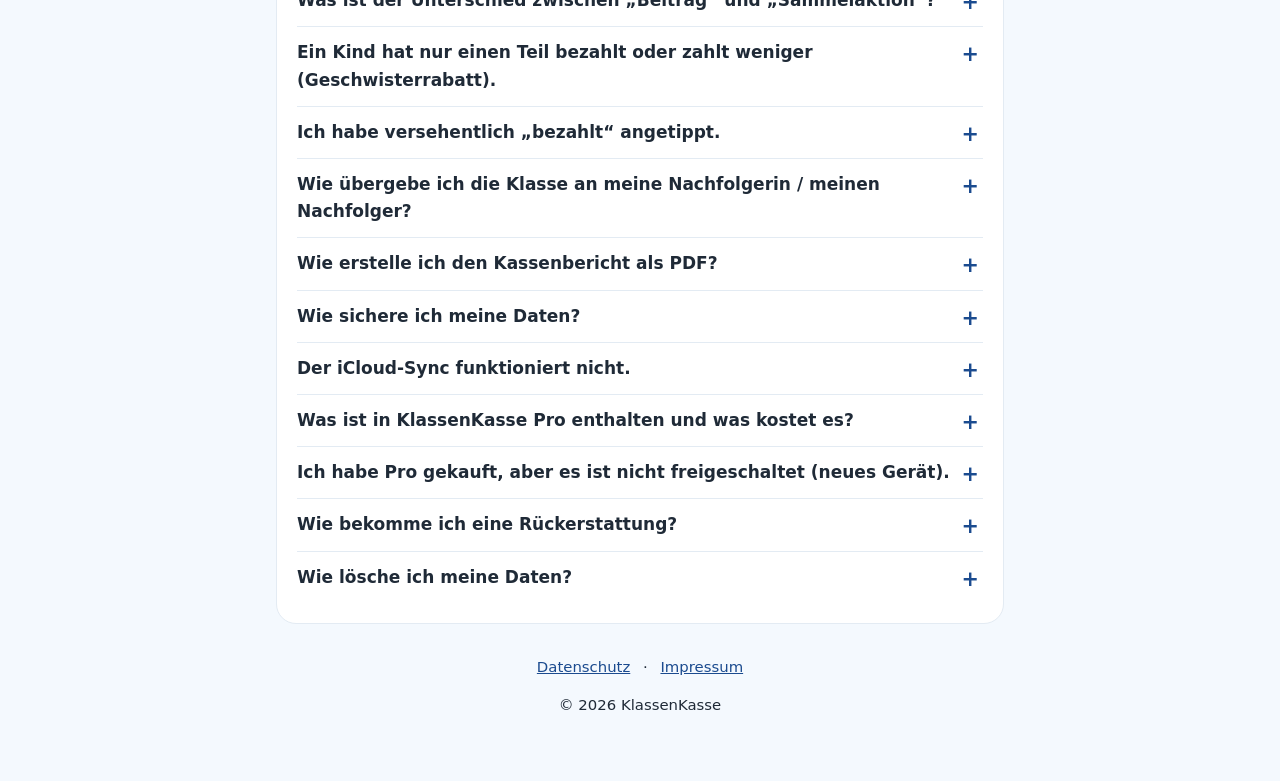
==== commit 09caf8d4: "Support-E-Mail auf support@schuehler-apps.de umgestellt (gilt für alle Apps) Co-Authored-By: Claude " ====
--- a/index.html
+++ b/index.html
@@ -40,8 +40,8 @@
   <section class="card">
     <h2>Kontakt</h2>
     <p>Du hast eine Frage, einen Fehler gefunden oder eine Idee für eine neue Funktion? Schreib mir einfach – ich antworte in der Regel innerhalb von 1–2 Werktagen.</p>
-    <a class="button" href="mailto:support.klassenkasse@gmail.com?subject=KlassenKasse%20Support">E-Mail schreiben</a>
-    <p class="muted">support.klassenkasse@gmail.com<br>
+    <a class="button" href="mailto:support@schuehler-apps.de?subject=KlassenKasse%20Support">E-Mail schreiben</a>
+    <p class="muted">support@schuehler-apps.de<br>
     Tipp: Aus der App heraus geht es am schnellsten über <strong>Mehr → Support &amp; Feedback</strong> – dann ist die App-Version schon eingetragen.</p>
   </section>
 
